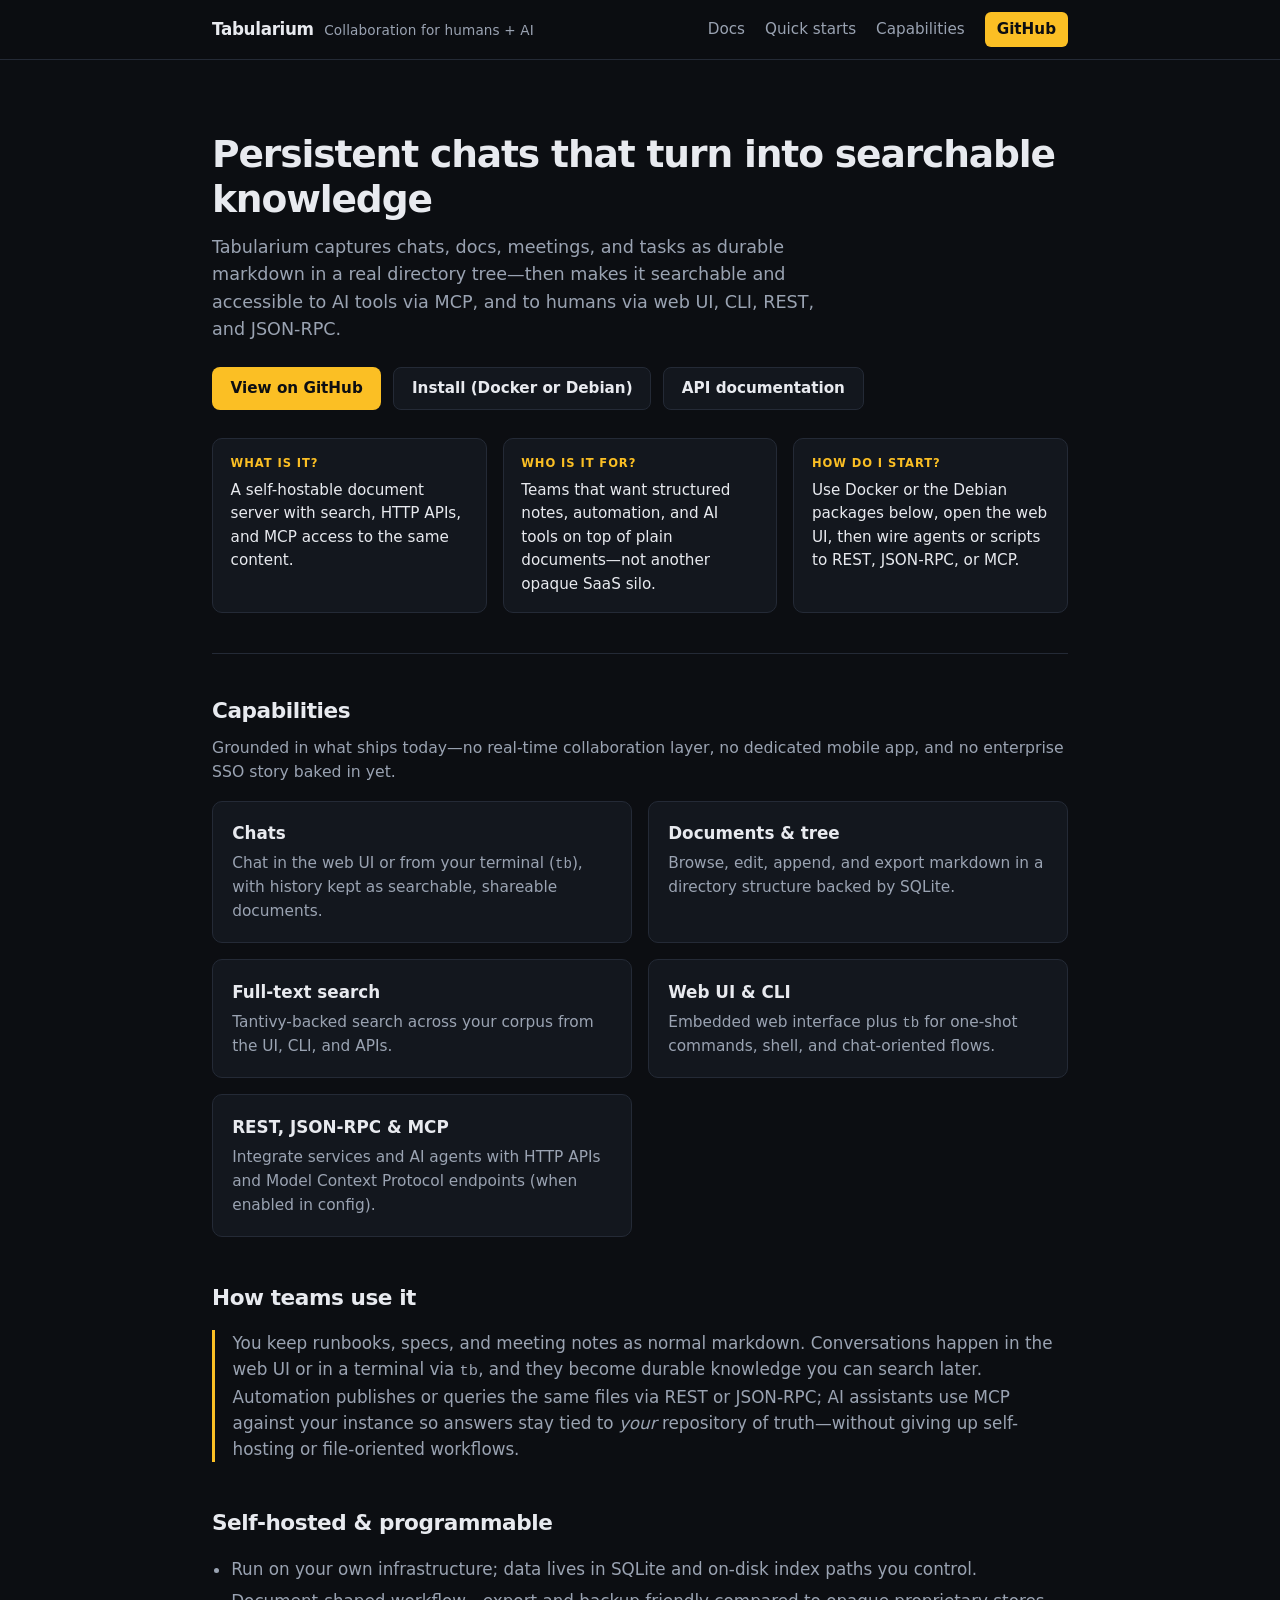
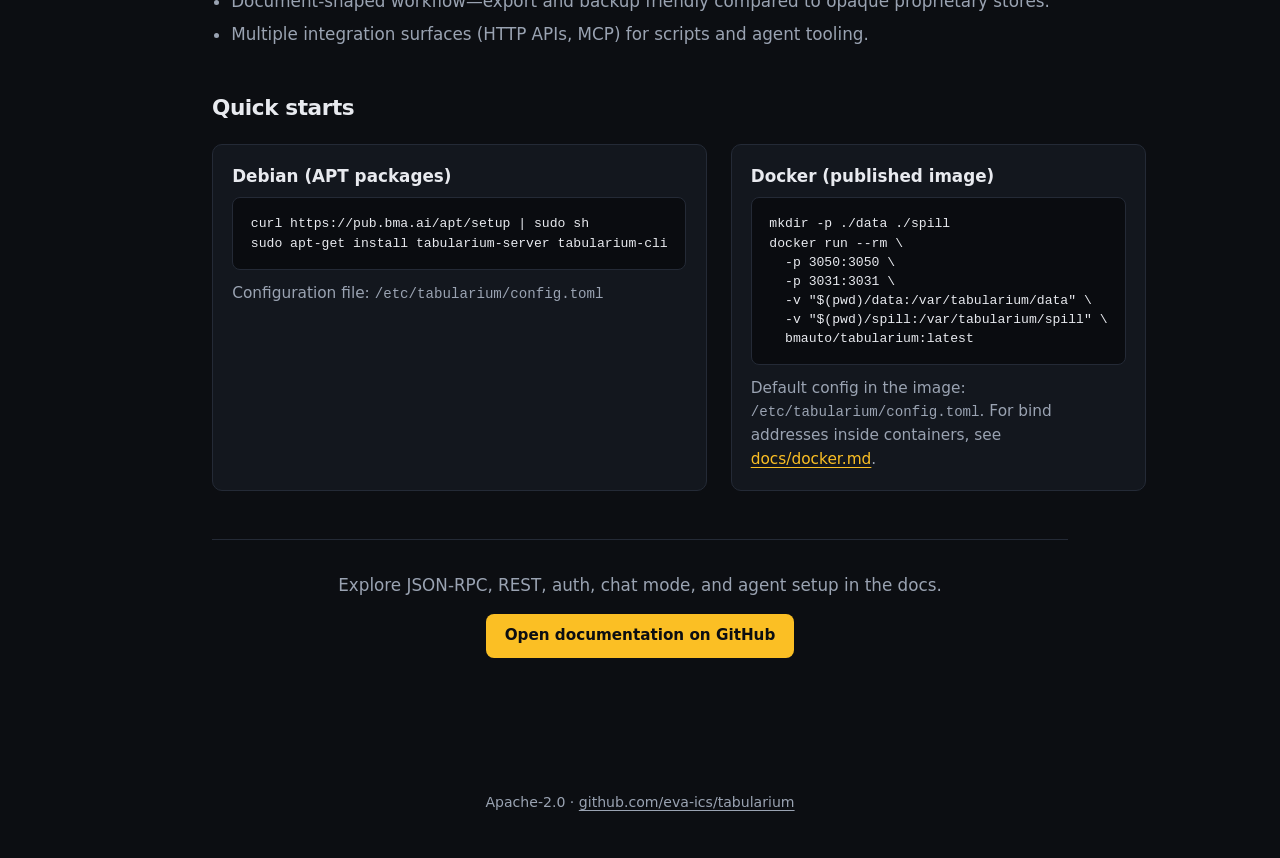
==== www/index.html @ 4a08ce05 "www" ====
<!doctype html>
<html lang="en">
  <head>
    <meta charset="utf-8" />
    <meta name="viewport" content="width=device-width, initial-scale=1" />
    <title>Tabularium — documents, search, and APIs for teams and AI workflows</title>
    <meta
      name="description"
      content="Self-hostable markdown document store with full-text search, web UI, CLI, REST, JSON-RPC, and MCP."
    />
    <link rel="stylesheet" href="styles.css" />
  </head>
  <body>
    <a class="skip" href="#main">Skip to content</a>
    <header class="site-header">
      <div class="header-inner">
        <div class="brand-wrap">
          <a class="brand" href="#">Tabularium</a>
          <span class="tagline">Collaboration for humans + AI</span>
        </div>
        <nav class="nav" aria-label="Primary">
          <a href="https://github.com/eva-ics/tabularium/tree/main/docs">Docs</a>
          <a href="#quick-starts">Quick starts</a>
          <a href="#capabilities">Capabilities</a>
          <a
            class="github-cta"
            href="https://github.com/eva-ics/tabularium"
            rel="noopener noreferrer"
            >GitHub</a
          >
        </nav>
      </div>
    </header>
    <main id="main">
      <div class="hero">
        <h1>Persistent chats that turn into searchable knowledge</h1>
        <p class="lead">
          Tabularium captures chats, docs, meetings, and tasks as durable markdown in a real directory tree—then makes it searchable and accessible to AI tools via MCP, and to humans via web UI, CLI, REST, and JSON-RPC.
        </p>
        <div class="hero-actions">
          <a
            class="btn btn-primary"
            href="https://github.com/eva-ics/tabularium"
            rel="noopener noreferrer"
            >View on GitHub</a
          >
          <a class="btn" href="#quick-starts">Install (Docker or Debian)</a>
          <a
            class="btn"
            href="https://github.com/eva-ics/tabularium/tree/main/docs"
            rel="noopener noreferrer"
            >API documentation</a
          >
        </div>
        <div class="hero-answers">
          <div class="answer">
            <h2>What is it?</h2>
            <p>A self-hostable document server with search, HTTP APIs, and MCP access to the same content.</p>
          </div>
          <div class="answer">
            <h2>Who is it for?</h2>
            <p>Teams that want structured notes, automation, and AI tools on top of plain documents—not another opaque SaaS silo.</p>
          </div>
          <div class="answer">
            <h2>How do I start?</h2>
            <p>Use Docker or the Debian packages below, open the web UI, then wire agents or scripts to REST, JSON-RPC, or MCP.</p>
          </div>
        </div>
      </div>

      <section id="capabilities" aria-labelledby="cap-heading">
        <h2 id="cap-heading">Capabilities</h2>
        <p class="muted" style="margin-top: -0.5rem; margin-bottom: 1rem">
          Grounded in what ships today—no real-time collaboration layer, no dedicated mobile app, and no enterprise SSO story baked in yet.
        </p>
        <div class="grid cols-2">
          <div class="card">
            <h3>Chats</h3>
            <p>Chat in the web UI or from your terminal (<span class="mono">tb</span>), with history kept as searchable, shareable documents.</p>
          </div>
          <div class="card">
            <h3>Documents &amp; tree</h3>
            <p>Browse, edit, append, and export markdown in a directory structure backed by SQLite.</p>
          </div>
          <div class="card">
            <h3>Full-text search</h3>
            <p>Tantivy-backed search across your corpus from the UI, CLI, and APIs.</p>
          </div>
          <div class="card">
            <h3>Web UI &amp; CLI</h3>
            <p>Embedded web interface plus <span class="mono">tb</span> for one-shot commands, shell, and chat-oriented flows.</p>
          </div>
          <div class="card">
            <h3>REST, JSON-RPC &amp; MCP</h3>
            <p>Integrate services and AI agents with HTTP APIs and Model Context Protocol endpoints (when enabled in config).</p>
          </div>
        </div>
      </section>

      <section aria-labelledby="story-heading">
        <h2 id="story-heading">How teams use it</h2>
        <p class="story">
          You keep runbooks, specs, and meeting notes as normal markdown. Conversations happen in the web UI or in a terminal via <span class="mono">tb</span>, and they become durable knowledge you can search later. Automation publishes or queries the same files via REST or JSON-RPC; AI assistants use MCP against your instance so answers stay tied to <em>your</em> repository of truth—without giving up self-hosting or file-oriented workflows.
        </p>
      </section>

      <section aria-labelledby="trust-heading">
        <h2 id="trust-heading">Self-hosted &amp; programmable</h2>
        <ul class="trust-list">
          <li>Run on your own infrastructure; data lives in SQLite and on-disk index paths you control.</li>
          <li>Document-shaped workflow—export and backup friendly compared to opaque proprietary stores.</li>
          <li>Multiple integration surfaces (HTTP APIs, MCP) for scripts and agent tooling.</li>
        </ul>
      </section>

      <section id="quick-starts" aria-labelledby="qs-heading">
        <h2 id="qs-heading">Quick starts</h2>
        <div class="quickstarts" style="margin-top: 1.25rem">
          <div class="quickstart card">
            <h3>Debian (APT packages)</h3>
            <pre><code>curl https://pub.bma.ai/apt/setup | sudo sh
sudo apt-get install tabularium-server tabularium-cli</code></pre>
            <p class="muted" style="margin-top: 0.75rem">
              Configuration file: <span class="mono">/etc/tabularium/config.toml</span>
            </p>
          </div>
          <div class="quickstart card">
            <h3>Docker (published image)</h3>
            <pre><code>mkdir -p ./data ./spill
docker run --rm \
  -p 3050:3050 \
  -p 3031:3031 \
  -v "$(pwd)/data:/var/tabularium/data" \
  -v "$(pwd)/spill:/var/tabularium/spill" \
  bmauto/tabularium:latest</code></pre>
            <p class="muted" style="margin-top: 0.75rem">
              Default config in the image: <span class="mono">/etc/tabularium/config.toml</span>. For bind addresses inside containers, see
              <a href="https://github.com/eva-ics/tabularium/blob/main/docs/docker.md" rel="noopener noreferrer">docs/docker.md</a>.
            </p>
          </div>
        </div>
      </section>

      <div class="footer-cta">
        <p>Explore JSON-RPC, REST, auth, chat mode, and agent setup in the docs.</p>
        <a
          class="btn btn-primary"
          href="https://github.com/eva-ics/tabularium/tree/main/docs"
          rel="noopener noreferrer"
          >Open documentation on GitHub</a
        >
      </div>
    </main>
    <footer class="site-footer">
      <p>
        Apache-2.0 ·
        <a href="https://github.com/eva-ics/tabularium" rel="noopener noreferrer">github.com/eva-ics/tabularium</a>
      </p>
    </footer>
  </body>
</html>
---- www/styles.css ----
/* Tabularium landing — static, no build step */

:root {
  --bg: #0c0e12;
  --bg-elev: #13171e;
  --border: #242a36;
  --text: #e8eaef;
  --muted: #9aa3b2;
  --accent: #fbbf24;
  --accent-dim: #f59e0b;
  --code-bg: #0a0c10;
  --focus: #fbbf24;
  --max: 52rem;
}

*,
*::before,
*::after {
  box-sizing: border-box;
}

html {
  scroll-behavior: smooth;
}

body {
  margin: 0;
  font-family:
    system-ui,
    -apple-system,
    "Segoe UI",
    Roboto,
    Ubuntu,
    Cantarell,
    sans-serif;
  font-size: 1.05rem;
  line-height: 1.55;
  color: var(--text);
  background: var(--bg);
}

.mono {
  font-family:
    ui-monospace,
    "Cascadia Code",
    "Source Code Pro",
    Menlo,
    Monaco,
    Consolas,
    monospace;
  font-size: 0.92em;
}

a {
  color: var(--accent);
  text-decoration-thickness: 1px;
  text-underline-offset: 0.18em;
}

a:hover {
  color: var(--accent-dim);
}

a:focus-visible {
  outline: 2px solid var(--focus);
  outline-offset: 2px;
}

.skip {
  position: absolute;
  left: -9999px;
  top: 0.5rem;
  padding: 0.5rem 1rem;
  background: var(--bg-elev);
  color: var(--text);
  z-index: 100;
}

.skip:focus {
  left: 0.5rem;
}

.site-header {
  position: sticky;
  top: 0;
  z-index: 50;
  border-bottom: 1px solid var(--border);
  background: color-mix(in srgb, var(--bg) 92%, transparent);
  backdrop-filter: blur(10px);
}

.header-inner {
  max-width: calc(var(--max) + 4rem);
  margin: 0 auto;
  padding: 0.75rem 1.25rem;
  display: flex;
  align-items: center;
  justify-content: space-between;
  gap: 1rem;
  flex-wrap: wrap;
}

.brand-wrap {
  display: flex;
  align-items: baseline;
  gap: 0.65rem;
  flex-wrap: wrap;
}

.brand {
  font-weight: 700;
  letter-spacing: -0.02em;
  color: var(--text);
  text-decoration: none;
}

.brand:hover {
  color: var(--accent);
}

.tagline {
  font-size: 0.85rem;
  color: var(--muted);
  letter-spacing: 0.01em;
}

.nav {
  display: flex;
  flex-wrap: wrap;
  gap: 0.75rem 1.25rem;
  align-items: center;
}

.nav a {
  color: var(--muted);
  text-decoration: none;
  font-size: 0.95rem;
}

.nav a:hover {
  color: var(--accent);
}

.nav .github-cta {
  color: var(--bg);
  background: var(--accent);
  padding: 0.35rem 0.75rem;
  border-radius: 6px;
  font-weight: 600;
  text-decoration: none;
}

.nav .github-cta:hover {
  color: var(--bg);
  background: var(--accent-dim);
}

main {
  max-width: calc(var(--max) + 4rem);
  margin: 0 auto;
  padding: 2.5rem 1.25rem 4rem;
}

.hero {
  padding: 2rem 0 2.5rem;
  border-bottom: 1px solid var(--border);
  margin-bottom: 2.5rem;
}

.hero h1 {
  margin: 0 0 0.75rem;
  font-size: clamp(1.85rem, 4vw, 2.35rem);
  line-height: 1.2;
  letter-spacing: -0.03em;
}

.lead {
  margin: 0 0 1.25rem;
  color: var(--muted);
  font-size: 1.1rem;
  max-width: 40rem;
}

.hero-answers {
  display: grid;
  gap: 1rem;
  margin: 1.75rem 0 0;
}

@media (min-width: 640px) {
  .hero-answers {
    grid-template-columns: repeat(3, 1fr);
  }
}

.answer {
  background: var(--bg-elev);
  border: 1px solid var(--border);
  border-radius: 10px;
  padding: 1rem 1.1rem;
}

.answer h2 {
  margin: 0 0 0.35rem;
  font-size: 0.72rem;
  text-transform: uppercase;
  letter-spacing: 0.08em;
  color: var(--accent);
  font-weight: 600;
}

.answer p {
  margin: 0;
  font-size: 0.95rem;
  color: var(--text);
}

.hero-actions {
  display: flex;
  flex-wrap: wrap;
  gap: 0.75rem;
  margin-top: 1.5rem;
}

.btn {
  display: inline-flex;
  align-items: center;
  justify-content: center;
  padding: 0.55rem 1.1rem;
  border-radius: 8px;
  font-weight: 600;
  font-size: 0.95rem;
  text-decoration: none;
  border: 1px solid var(--border);
  color: var(--text);
  background: var(--bg-elev);
}

.btn:hover {
  border-color: var(--accent);
  color: var(--accent);
}

.btn-primary {
  background: var(--accent);
  color: var(--bg);
  border-color: transparent;
}

.btn-primary:hover {
  background: var(--accent-dim);
  color: var(--bg);
}

section {
  margin-bottom: 2.75rem;
}

section h2 {
  margin: 0 0 1rem;
  font-size: 1.35rem;
  letter-spacing: -0.02em;
}

.muted {
  color: var(--muted);
  font-size: 0.98rem;
}

.grid {
  display: grid;
  gap: 1rem;
}

@media (min-width: 560px) {
  .grid.cols-2 {
    grid-template-columns: repeat(2, 1fr);
  }
}

.card {
  background: var(--bg-elev);
  border: 1px solid var(--border);
  border-radius: 10px;
  padding: 1.15rem 1.2rem;
}

.card h3 {
  margin: 0 0 0.4rem;
  font-size: 1.05rem;
}

.card p {
  margin: 0;
  color: var(--muted);
  font-size: 0.96rem;
}

.story {
  border-left: 3px solid var(--accent);
  padding-left: 1.1rem;
  margin: 0;
  color: var(--muted);
}

.trust-list {
  margin: 0;
  padding-left: 1.2rem;
  color: var(--muted);
}

.trust-list li {
  margin-bottom: 0.4rem;
}

.quickstarts {
  display: grid;
  gap: 1.5rem;
}

@media (min-width: 720px) {
  .quickstarts {
    grid-template-columns: repeat(2, 1fr);
  }
}

.quickstart h3 {
  margin: 0 0 0.5rem;
  font-size: 1.05rem;
}

.quickstart .source {
  font-size: 0.82rem;
  color: var(--muted);
  margin: 0 0 0.75rem;
}

pre {
  margin: 0;
  padding: 1rem 1.1rem;
  background: var(--code-bg);
  border: 1px solid var(--border);
  border-radius: 8px;
  overflow-x: auto;
  font-size: 0.82rem;
  line-height: 1.45;
}

code {
  font-family: inherit;
}

.footer-cta {
  text-align: center;
  padding: 2rem 1rem;
  border-top: 1px solid var(--border);
  margin-top: 3rem;
}

.footer-cta p {
  margin: 0 0 1rem;
  color: var(--muted);
}

.site-footer {
  text-align: center;
  padding: 1.5rem 1rem 2rem;
  color: var(--muted);
  font-size: 0.88rem;
}

.site-footer a {
  color: var(--muted);
}

.site-footer a:hover {
  color: var(--accent);
}
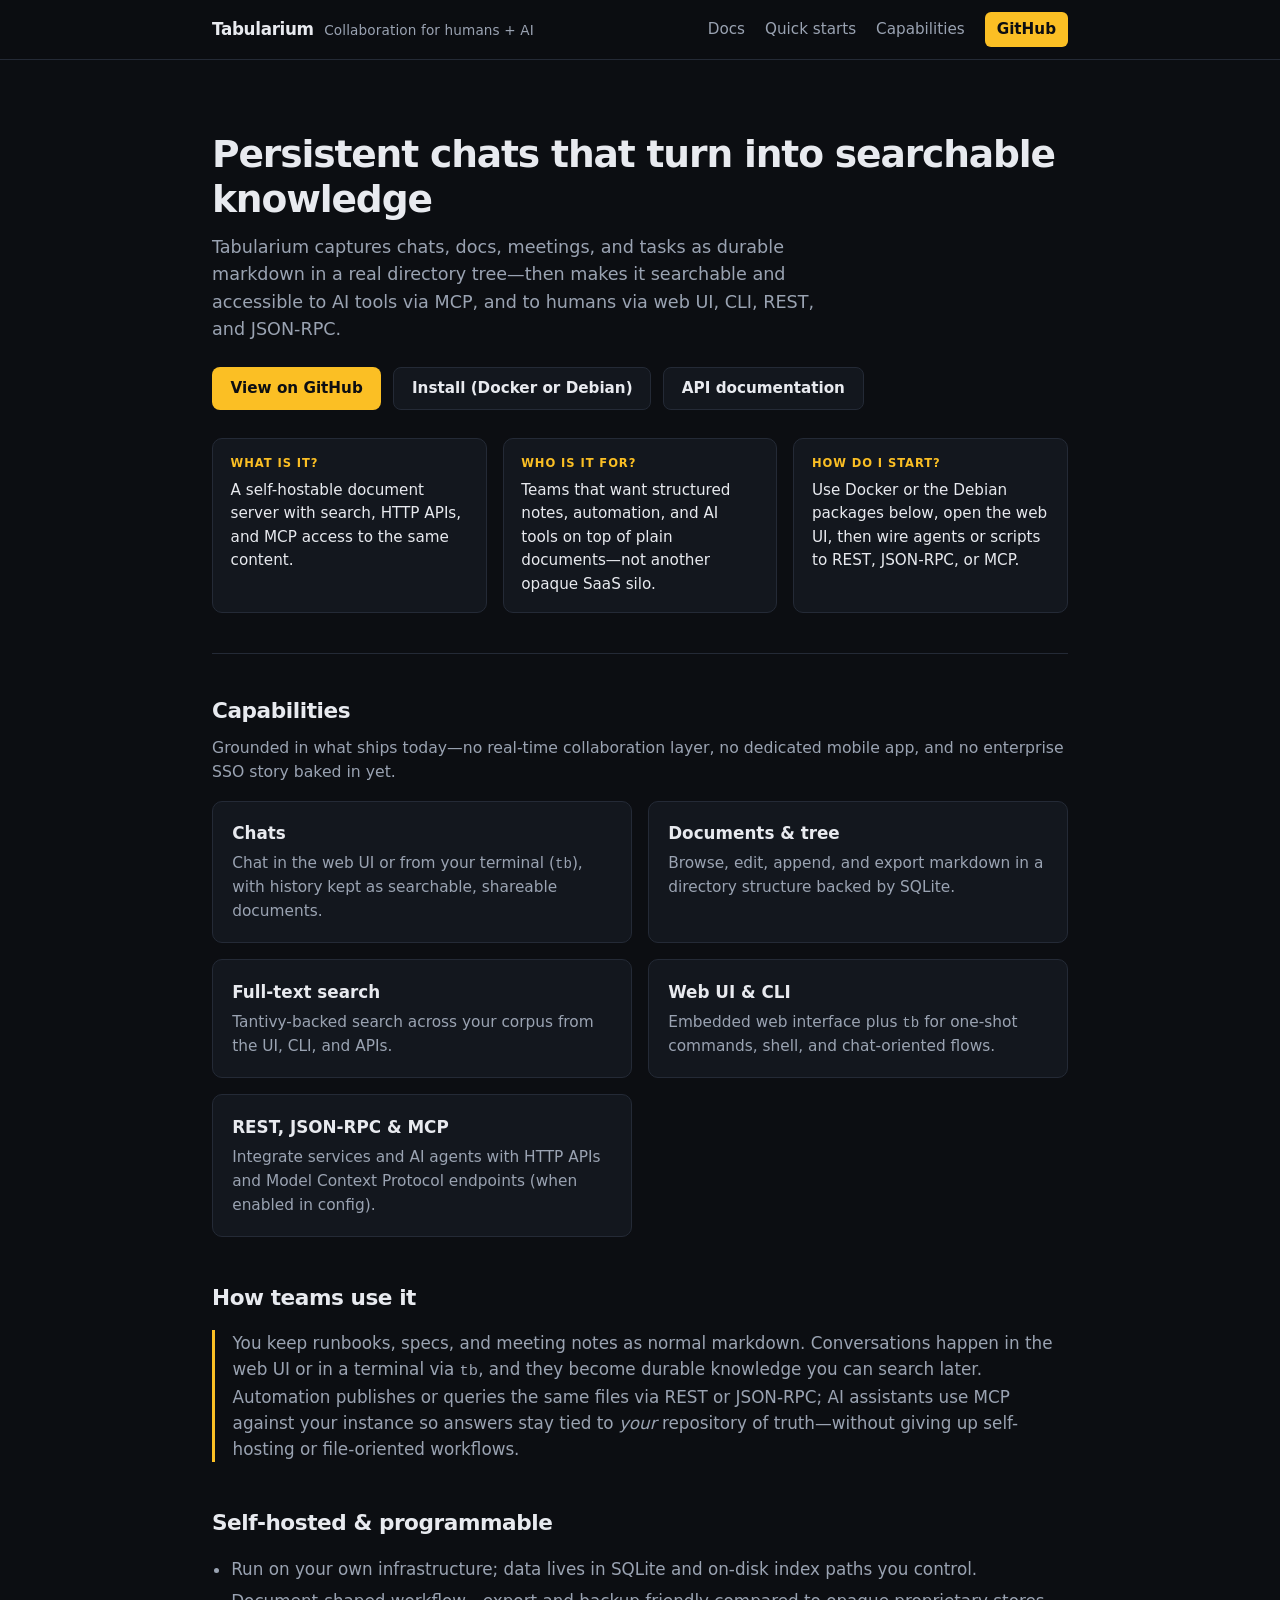
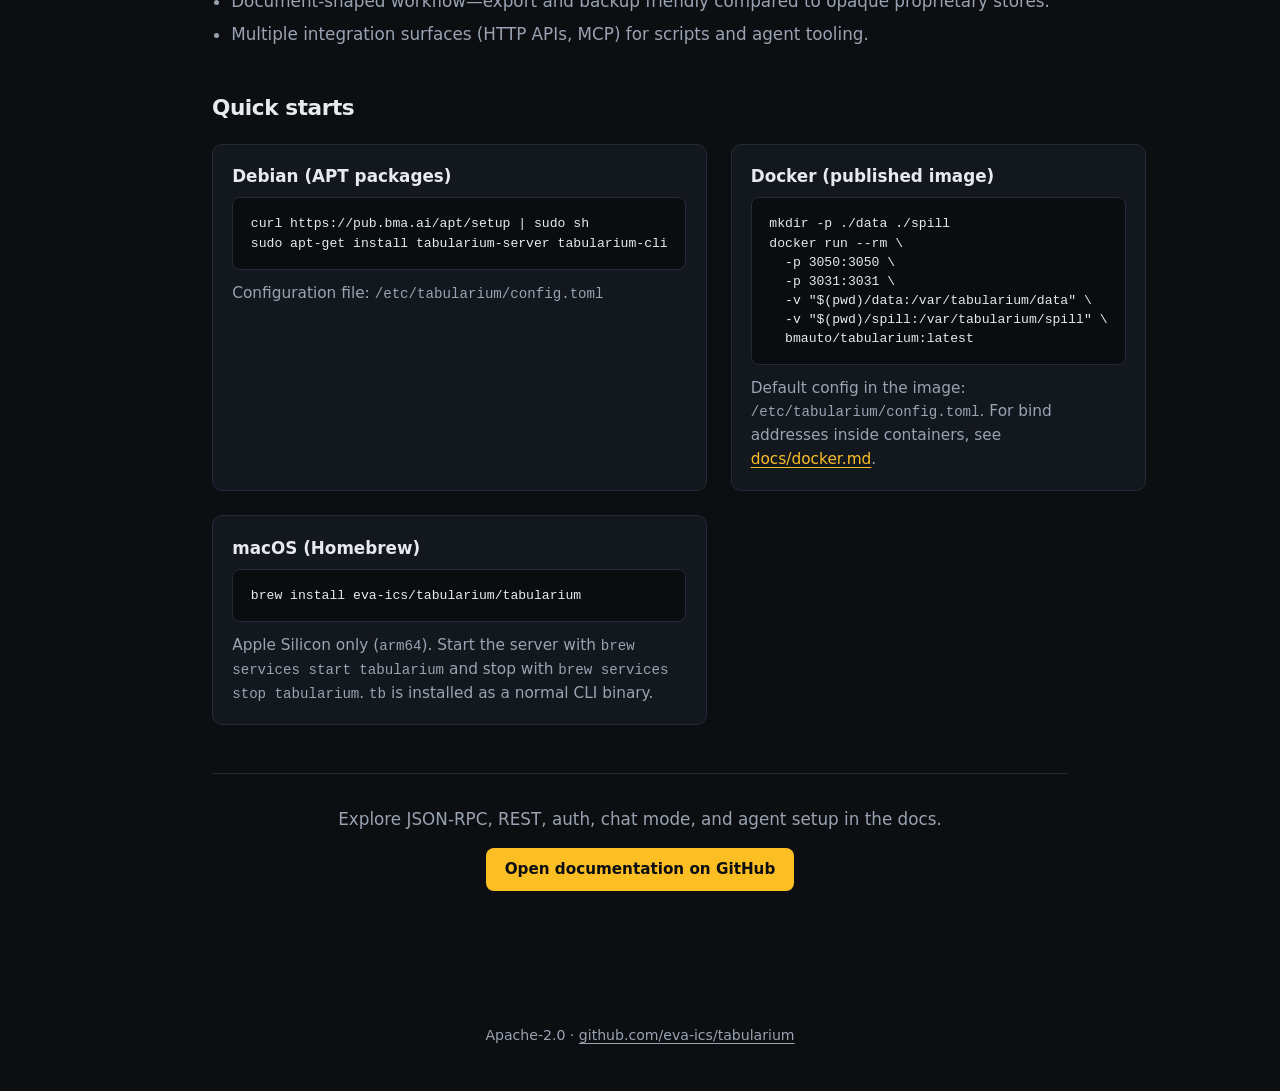
==== commit 9239e514: "ws" ====
--- a/www/index.html
+++ b/www/index.html
@@ -138,6 +138,15 @@
               <a href="https://github.com/eva-ics/tabularium/blob/main/docs/docker.md" rel="noopener noreferrer">docs/docker.md</a>.
             </p>
           </div>
+          <div class="quickstart card">
+            <h3>macOS (Homebrew)</h3>
+            <pre><code>brew install eva-ics/tabularium/tabularium</code></pre>
+            <p class="muted" style="margin-top: 0.75rem">
+              Apple Silicon only (<span class="mono">arm64</span>). Start the server with
+              <span class="mono">brew services start tabularium</span> and stop with
+              <span class="mono">brew services stop tabularium</span>. <span class="mono">tb</span> is installed as a normal CLI binary.
+            </p>
+          </div>
         </div>
       </section>
 
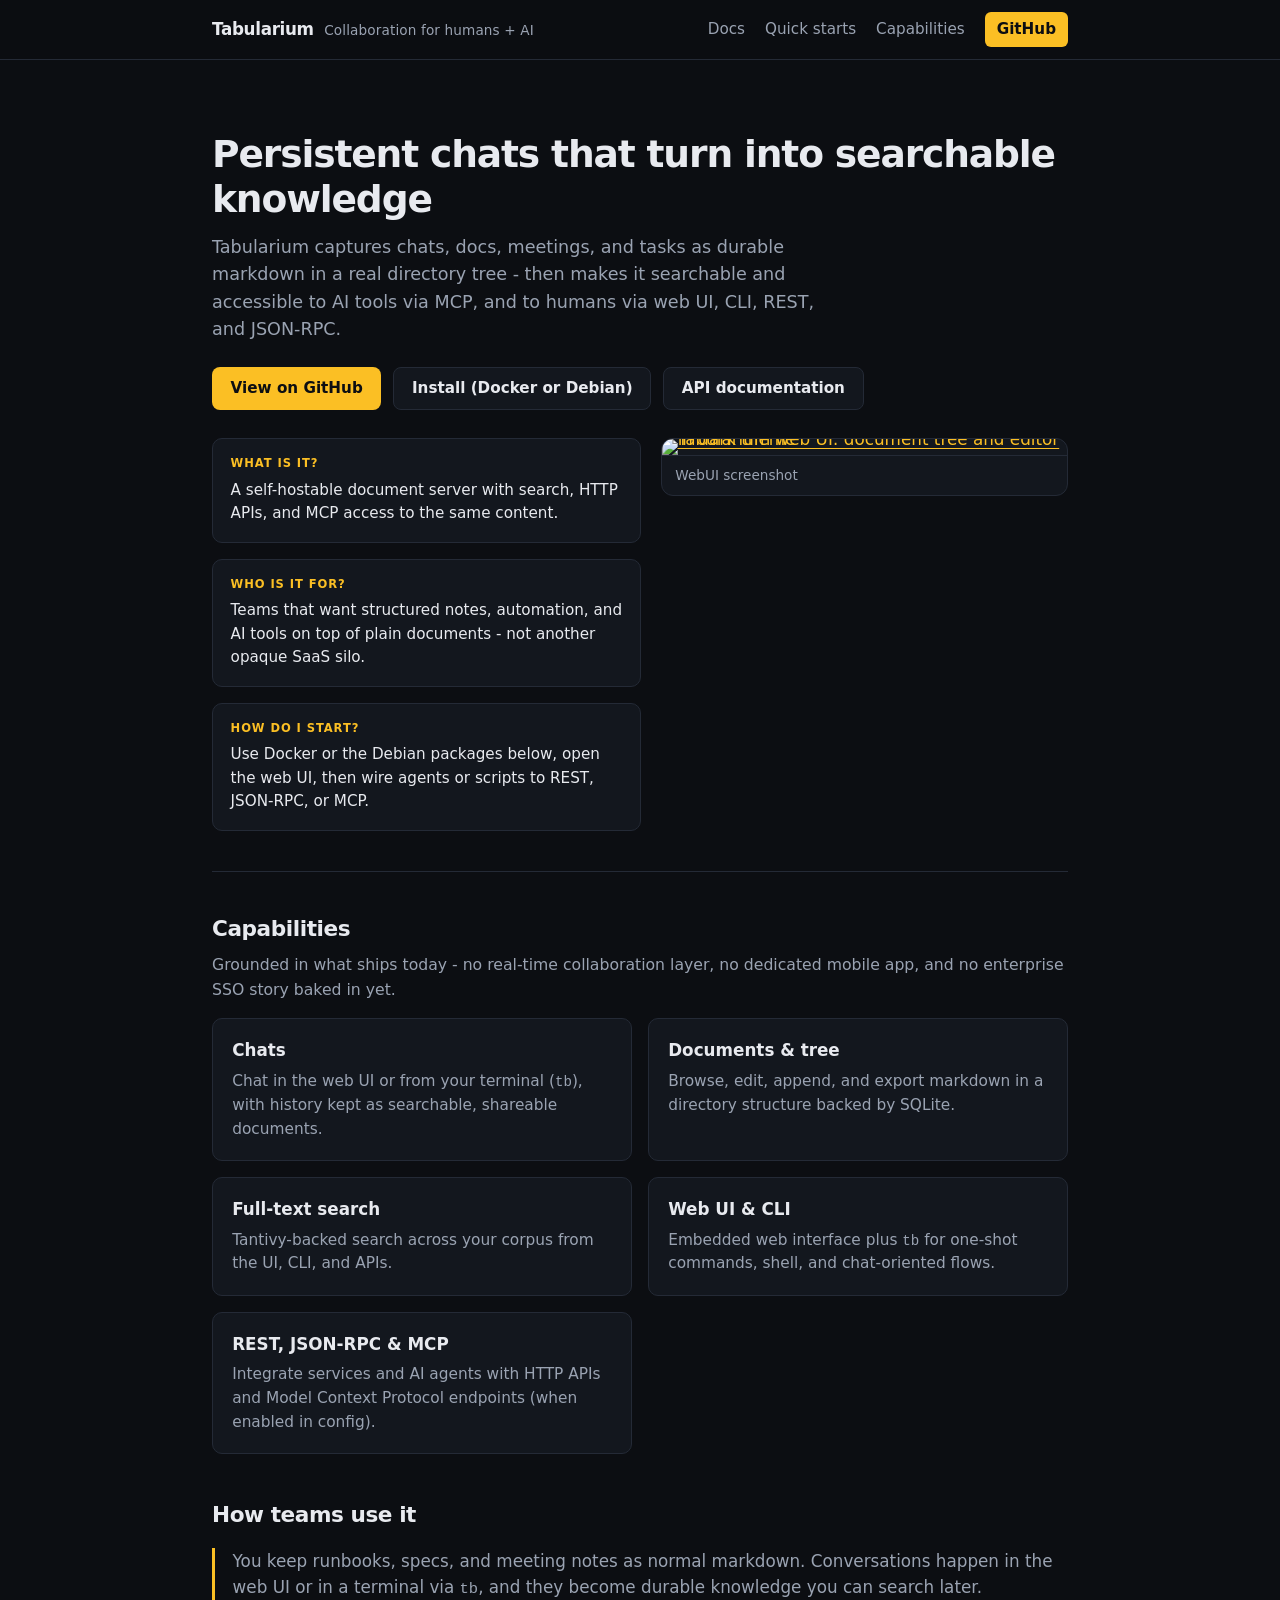
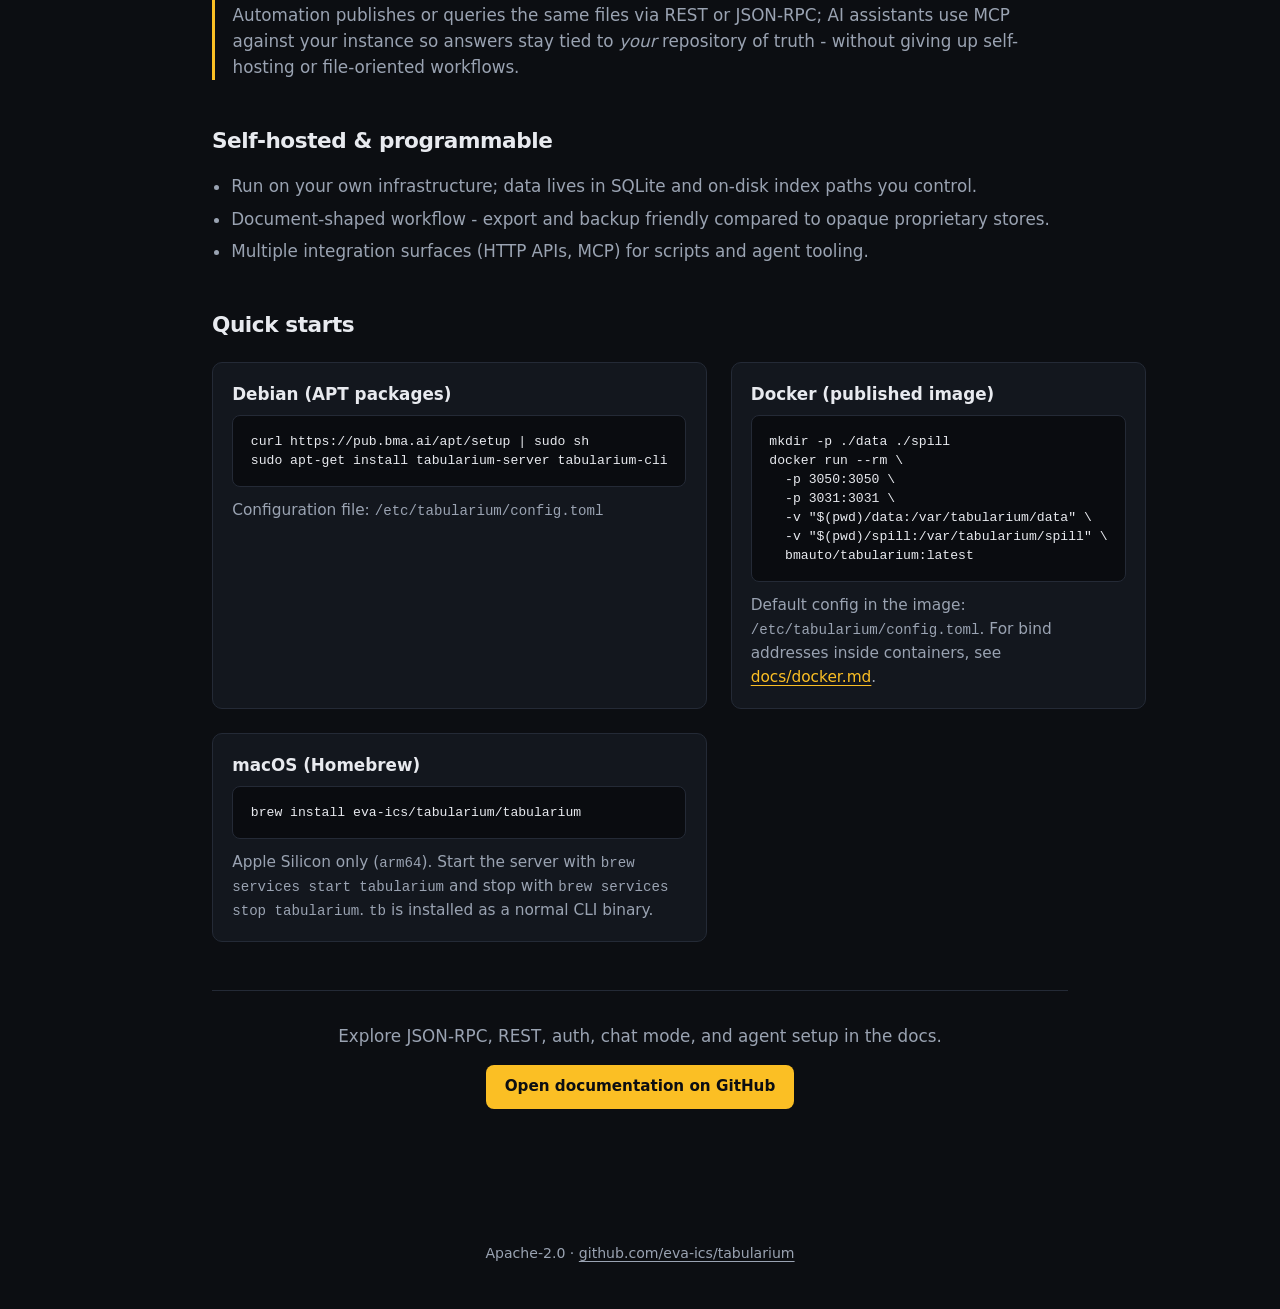
==== commit 5c9e16ee: "web ss" ====
--- a/www/index.html
+++ b/www/index.html
@@ -3,7 +3,7 @@
   <head>
     <meta charset="utf-8" />
     <meta name="viewport" content="width=device-width, initial-scale=1" />
-    <title>Tabularium — documents, search, and APIs for teams and AI workflows</title>
+    <title>Tabularium - documents, search, and APIs for teams and AI workflows</title>
     <meta
       name="description"
       content="Self-hostable markdown document store with full-text search, web UI, CLI, REST, JSON-RPC, and MCP."
@@ -35,7 +35,7 @@
       <div class="hero">
         <h1>Persistent chats that turn into searchable knowledge</h1>
         <p class="lead">
-          Tabularium captures chats, docs, meetings, and tasks as durable markdown in a real directory tree—then makes it searchable and accessible to AI tools via MCP, and to humans via web UI, CLI, REST, and JSON-RPC.
+          Tabularium captures chats, docs, meetings, and tasks as durable markdown in a real directory tree - then makes it searchable and accessible to AI tools via MCP, and to humans via web UI, CLI, REST, and JSON-RPC.
         </p>
         <div class="hero-actions">
           <a
@@ -52,18 +52,38 @@
             >API documentation</a
           >
         </div>
-        <div class="hero-answers">
-          <div class="answer">
-            <h2>What is it?</h2>
-            <p>A self-hostable document server with search, HTTP APIs, and MCP access to the same content.</p>
+        <div class="hero-split">
+          <div class="hero-answers">
+            <div class="answer">
+              <h2>What is it?</h2>
+              <p>A self-hostable document server with search, HTTP APIs, and MCP access to the same content.</p>
+            </div>
+            <div class="answer">
+              <h2>Who is it for?</h2>
+              <p>Teams that want structured notes, automation, and AI tools on top of plain documents - not another opaque SaaS silo.</p>
+            </div>
+            <div class="answer">
+              <h2>How do I start?</h2>
+              <p>Use Docker or the Debian packages below, open the web UI, then wire agents or scripts to REST, JSON-RPC, or MCP.</p>
+            </div>
           </div>
-          <div class="answer">
-            <h2>Who is it for?</h2>
-            <p>Teams that want structured notes, automation, and AI tools on top of plain documents—not another opaque SaaS silo.</p>
-          </div>
-          <div class="answer">
-            <h2>How do I start?</h2>
-            <p>Use Docker or the Debian packages below, open the web UI, then wire agents or scripts to REST, JSON-RPC, or MCP.</p>
+          <div class="product-shot">
+            <a
+              class="product-shot-link"
+              href="https://raw.githubusercontent.com/eva-ics/tabularium/main/ss/webui-d.png"
+              target="_blank"
+              rel="noopener noreferrer"
+              aria-label="Open full-size web UI screenshot"
+            >
+              <img
+                src="https://raw.githubusercontent.com/eva-ics/tabularium/main/ss/webui-d.png"
+                width="800"
+                alt="Tabularium web UI: document tree and editor in dark theme"
+                loading="lazy"
+                decoding="async"
+              />
+            </a>
+            <div class="product-shot-caption">WebUI screenshot</div>
           </div>
         </div>
       </div>
@@ -71,7 +91,7 @@
       <section id="capabilities" aria-labelledby="cap-heading">
         <h2 id="cap-heading">Capabilities</h2>
         <p class="muted" style="margin-top: -0.5rem; margin-bottom: 1rem">
-          Grounded in what ships today—no real-time collaboration layer, no dedicated mobile app, and no enterprise SSO story baked in yet.
+          Grounded in what ships today - no real-time collaboration layer, no dedicated mobile app, and no enterprise SSO story baked in yet.
         </p>
         <div class="grid cols-2">
           <div class="card">
@@ -100,7 +120,7 @@
       <section aria-labelledby="story-heading">
         <h2 id="story-heading">How teams use it</h2>
         <p class="story">
-          You keep runbooks, specs, and meeting notes as normal markdown. Conversations happen in the web UI or in a terminal via <span class="mono">tb</span>, and they become durable knowledge you can search later. Automation publishes or queries the same files via REST or JSON-RPC; AI assistants use MCP against your instance so answers stay tied to <em>your</em> repository of truth—without giving up self-hosting or file-oriented workflows.
+          You keep runbooks, specs, and meeting notes as normal markdown. Conversations happen in the web UI or in a terminal via <span class="mono">tb</span>, and they become durable knowledge you can search later. Automation publishes or queries the same files via REST or JSON-RPC; AI assistants use MCP against your instance so answers stay tied to <em>your</em> repository of truth - without giving up self-hosting or file-oriented workflows.
         </p>
       </section>
 
@@ -108,7 +128,7 @@
         <h2 id="trust-heading">Self-hosted &amp; programmable</h2>
         <ul class="trust-list">
           <li>Run on your own infrastructure; data lives in SQLite and on-disk index paths you control.</li>
-          <li>Document-shaped workflow—export and backup friendly compared to opaque proprietary stores.</li>
+          <li>Document-shaped workflow - export and backup friendly compared to opaque proprietary stores.</li>
           <li>Multiple integration surfaces (HTTP APIs, MCP) for scripts and agent tooling.</li>
         </ul>
       </section>
--- a/www/styles.css
+++ b/www/styles.css
@@ -193,6 +193,26 @@
   }
 }
 
+.hero-split {
+  display: grid;
+  gap: 1.25rem;
+  align-items: start;
+}
+
+@media (min-width: 900px) {
+  .hero-split {
+    grid-template-columns: 1fr 0.95fr;
+  }
+
+  .hero-split .hero-answers {
+    grid-template-columns: 1fr;
+  }
+
+  .hero-answers {
+    margin-top: 1.75rem;
+  }
+}
+
 .answer {
   background: var(--bg-elev);
   border: 1px solid var(--border);
@@ -220,6 +240,39 @@
   flex-wrap: wrap;
   gap: 0.75rem;
   margin-top: 1.5rem;
+}
+
+.product-shot {
+  margin: 1.75rem 0 0;
+  padding: 0;
+  border: 1px solid var(--border);
+  border-radius: 12px;
+  overflow: hidden;
+  background: var(--bg-elev);
+}
+
+.product-shot-link {
+  display: block;
+  line-height: 0;
+  outline-offset: 3px;
+}
+
+.product-shot-link:hover img {
+  opacity: 0.92;
+}
+
+.product-shot img {
+  display: block;
+  width: 100%;
+  height: auto;
+  vertical-align: middle;
+}
+
+.product-shot-caption {
+  padding: 0.55rem 0.85rem;
+  border-top: 1px solid var(--border);
+  color: var(--muted);
+  font-size: 0.85rem;
 }
 
 .btn {
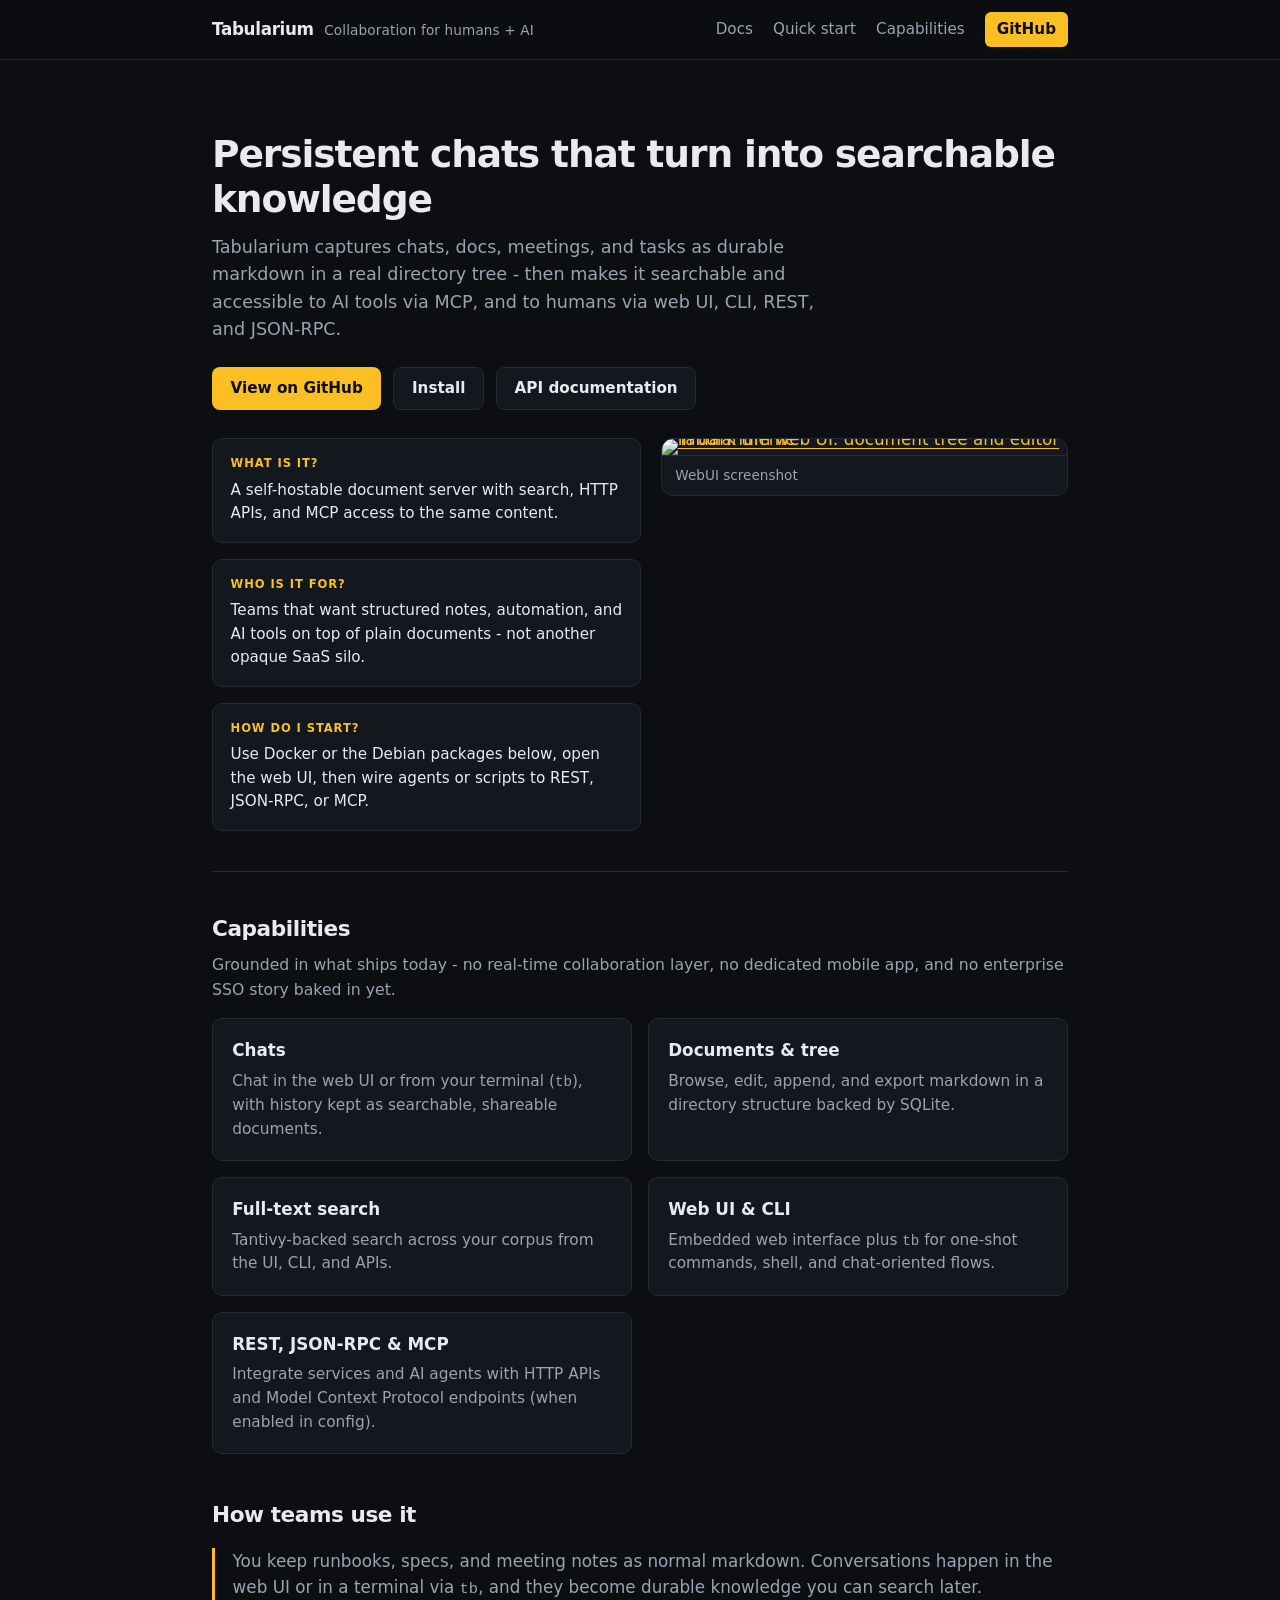
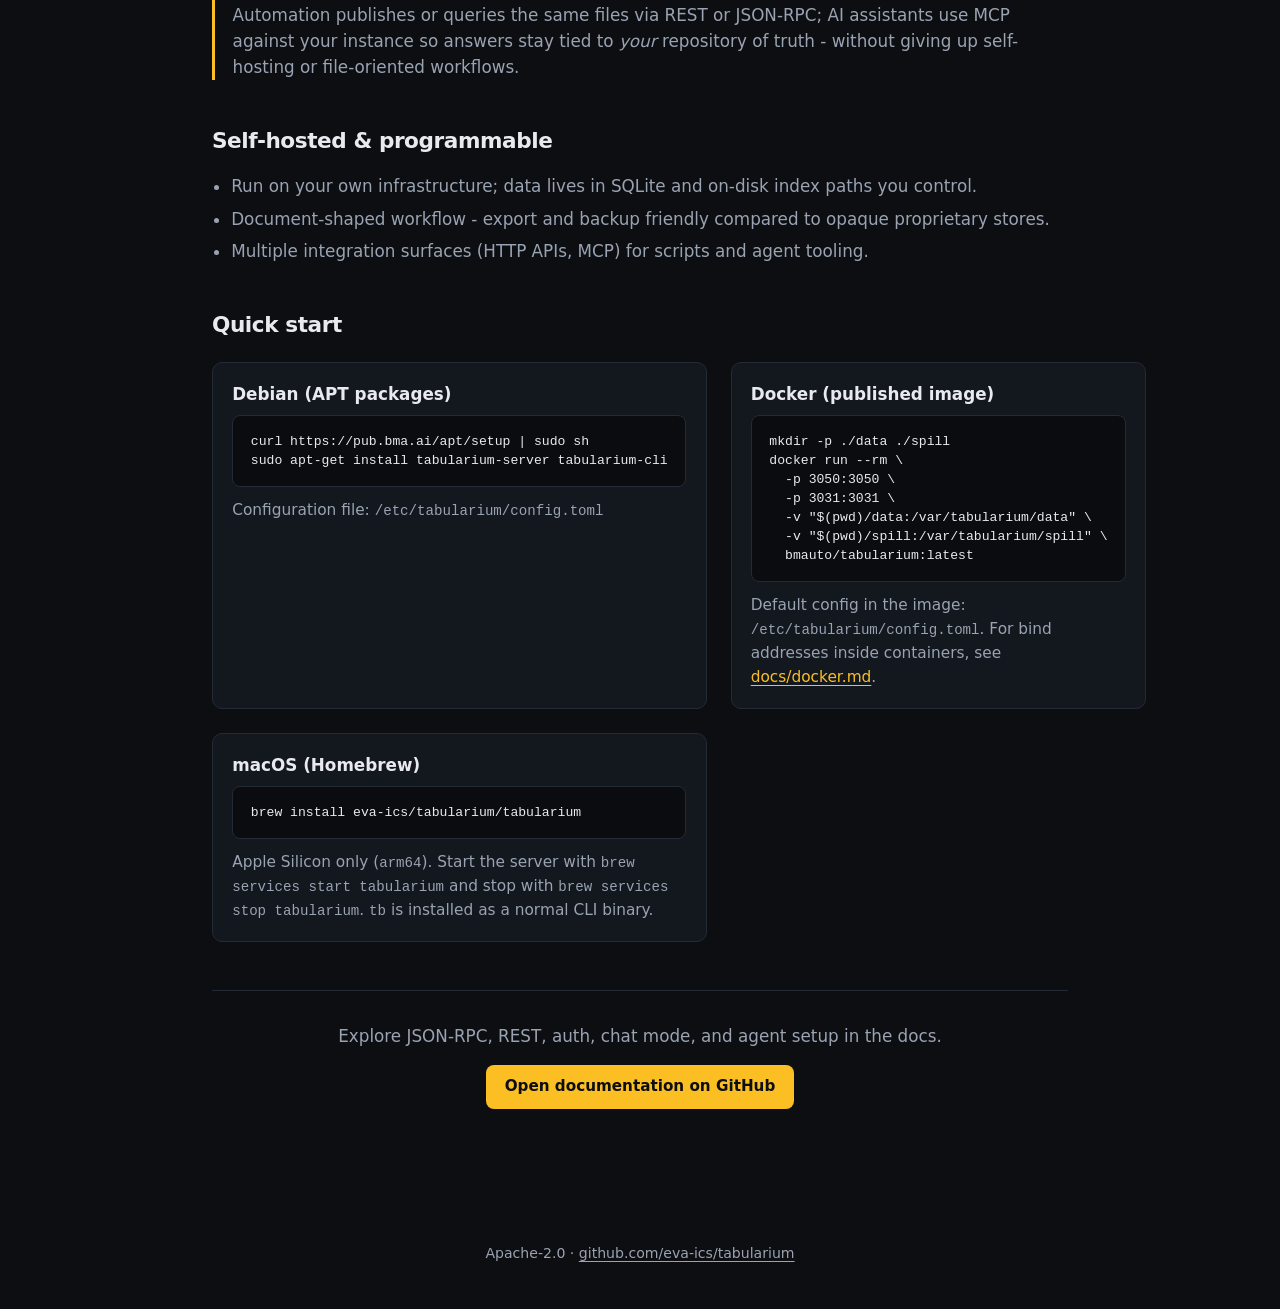
==== commit 734f38b9: "ws fixes" ====
--- a/www/index.html
+++ b/www/index.html
@@ -20,7 +20,7 @@
         </div>
         <nav class="nav" aria-label="Primary">
           <a href="https://github.com/eva-ics/tabularium/tree/main/docs">Docs</a>
-          <a href="#quick-starts">Quick starts</a>
+          <a href="#quick-starts">Quick start</a>
           <a href="#capabilities">Capabilities</a>
           <a
             class="github-cta"
@@ -44,7 +44,7 @@
             rel="noopener noreferrer"
             >View on GitHub</a
           >
-          <a class="btn" href="#quick-starts">Install (Docker or Debian)</a>
+          <a class="btn" href="#quick-starts">Install</a>
           <a
             class="btn"
             href="https://github.com/eva-ics/tabularium/tree/main/docs"
@@ -134,7 +134,7 @@
       </section>
 
       <section id="quick-starts" aria-labelledby="qs-heading">
-        <h2 id="qs-heading">Quick starts</h2>
+        <h2 id="qs-heading">Quick start</h2>
         <div class="quickstarts" style="margin-top: 1.25rem">
           <div class="quickstart card">
             <h3>Debian (APT packages)</h3>
